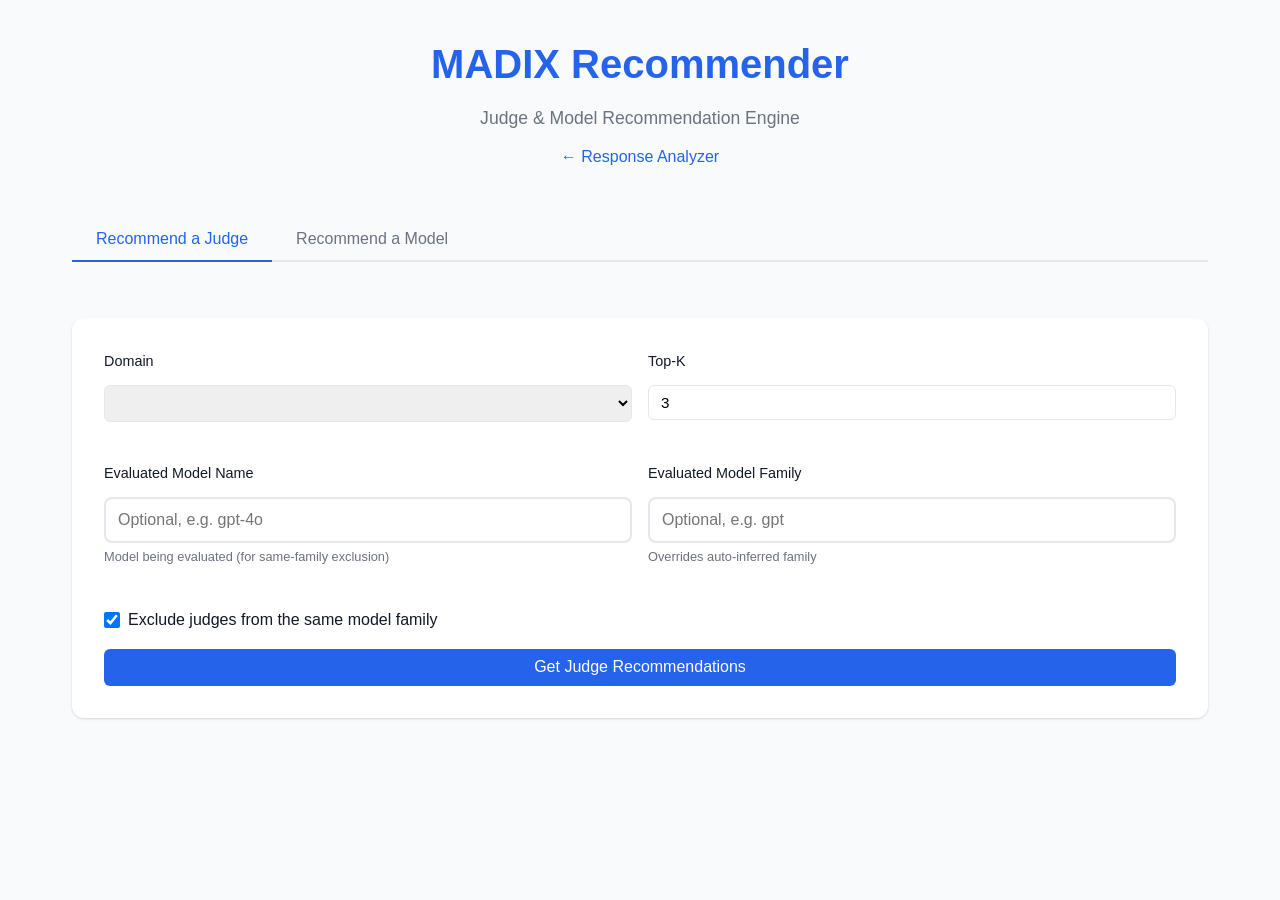
==== ui/static/recommender.html @ 061684a1 "Initial attempt at recommend a judge and recommend a model functionality" ====
<!DOCTYPE html>
<html lang="en">
<head>
    <meta charset="UTF-8">
    <meta name="viewport" content="width=device-width, initial-scale=1.0">
    <title>MADIX - Judge &amp; Model Recommender</title>
    <link rel="stylesheet" href="styles.css">
    <style>
        /* Recommender-specific styles */
        .tabs {
            display: flex;
            gap: 0;
            border-bottom: 2px solid var(--border-color);
            margin-bottom: 1.5rem;
        }
        .tab-btn {
            padding: 0.75rem 1.5rem;
            border: none;
            background: none;
            cursor: pointer;
            font-size: 1rem;
            font-weight: 500;
            color: var(--text-secondary);
            border-bottom: 2px solid transparent;
            margin-bottom: -2px;
            transition: all 0.2s;
        }
        .tab-btn:hover { color: var(--primary-color); }
        .tab-btn.active {
            color: var(--primary-color);
            border-bottom-color: var(--primary-color);
        }
        .tab-panel { display: none; }
        .tab-panel.active { display: block; }

        .form-row {
            display: grid;
            grid-template-columns: 1fr 1fr;
            gap: 1rem;
            margin-bottom: 1rem;
        }
        .form-group { display: flex; flex-direction: column; gap: 0.25rem; }
        .form-group label { font-weight: 500; font-size: 0.9rem; color: var(--text-primary); }
        .form-group input, .form-group select {
            padding: 0.5rem 0.75rem;
            border: 1px solid var(--border-color);
            border-radius: 6px;
            font-size: 0.95rem;
        }
        .form-group small { color: var(--text-secondary); font-size: 0.8rem; }
        .checkbox-row {
            display: flex; align-items: center; gap: 0.5rem;
            margin-bottom: 1rem;
        }
        .checkbox-row input[type="checkbox"] { width: 16px; height: 16px; }

        .btn-primary {
            background: var(--primary-color);
            color: #fff;
            border: none;
            padding: 0.6rem 1.5rem;
            border-radius: 6px;
            font-size: 1rem;
            font-weight: 500;
            cursor: pointer;
            transition: background 0.2s;
        }
        .btn-primary:hover { background: var(--primary-dark); }
        .btn-primary:disabled { opacity: 0.5; cursor: not-allowed; }

        .results-card {
            background: var(--card-bg);
            border-radius: 8px;
            box-shadow: var(--shadow);
            padding: 1.5rem;
            margin-top: 1.5rem;
        }
        .results-card h3 { margin-bottom: 0.75rem; }

        .summary-bar {
            display: flex; gap: 1.5rem; flex-wrap: wrap;
            padding: 0.75rem 1rem;
            background: #f0f4ff;
            border-radius: 6px;
            margin-bottom: 1rem;
            font-size: 0.9rem;
        }
        .summary-bar span { color: var(--text-secondary); }
        .summary-bar strong { color: var(--text-primary); }

        .rank-table {
            width: 100%;
            border-collapse: collapse;
            font-size: 0.9rem;
        }
        .rank-table th {
            text-align: left;
            padding: 0.6rem 0.75rem;
            border-bottom: 2px solid var(--border-color);
            color: var(--text-secondary);
            font-weight: 600;
            font-size: 0.85rem;
            text-transform: uppercase;
            letter-spacing: 0.03em;
        }
        .rank-table td {
            padding: 0.6rem 0.75rem;
            border-bottom: 1px solid var(--border-color);
        }
        .rank-table tr:last-child td { border-bottom: none; }
        .rank-table tr:hover { background: #f9fafb; }

        .badge {
            display: inline-block;
            padding: 0.15rem 0.5rem;
            border-radius: 9999px;
            font-size: 0.75rem;
            font-weight: 600;
        }
        .badge-nvidia { background: #76b900; color: #fff; }
        .badge-prollm { background: #6366f1; color: #fff; }
        .badge-domain { background: #f59e0b; color: #fff; }

        .rank-cell { font-variant-numeric: tabular-nums; }
        .rank-cell.missing { color: var(--text-secondary); }

        /* Taxonomy tree */
        .taxonomy-nav {
            display: flex; flex-wrap: wrap; gap: 0.5rem;
            margin-bottom: 1rem;
        }
        .taxonomy-crumb {
            color: var(--primary-color);
            cursor: pointer;
            font-weight: 500;
        }
        .taxonomy-crumb:hover { text-decoration: underline; }
        .taxonomy-sep { color: var(--text-secondary); }

        .taxonomy-cards {
            display: grid;
            grid-template-columns: repeat(auto-fill, minmax(240px, 1fr));
            gap: 1rem;
            margin-bottom: 1rem;
        }
        .taxonomy-card {
            background: var(--card-bg);
            border: 1px solid var(--border-color);
            border-radius: 8px;
            padding: 1rem;
            cursor: pointer;
            transition: all 0.2s;
        }
        .taxonomy-card:hover {
            border-color: var(--primary-color);
            box-shadow: var(--shadow);
        }
        .taxonomy-card .card-title { font-weight: 600; margin-bottom: 0.25rem; }
        .taxonomy-card .card-type { font-size: 0.8rem; color: var(--text-secondary); }

        .benchmark-info {
            padding: 0.75rem 1rem;
            background: #f0f9ff;
            border-radius: 6px;
            margin-bottom: 1rem;
            font-size: 0.9rem;
        }
        .benchmark-info span { margin-right: 1.5rem; }

        details.trace-section {
            margin-top: 1rem;
        }
        details.trace-section summary {
            cursor: pointer;
            color: var(--text-secondary);
            font-size: 0.85rem;
        }
        details.trace-section pre {
            margin-top: 0.5rem;
            padding: 0.75rem;
            background: #f3f4f6;
            border-radius: 6px;
            font-size: 0.8rem;
            overflow-x: auto;
        }

        .error-msg {
            color: var(--danger-color);
            padding: 0.75rem 1rem;
            background: #fef2f2;
            border-radius: 6px;
            margin-top: 1rem;
        }

        .loading { display: none; text-align: center; padding: 2rem; color: var(--text-secondary); }
        .loading.show { display: block; }
    </style>
</head>
<body>
    <div class="container">
        <header>
            <h1>MADIX Recommender</h1>
            <p class="subtitle">Judge &amp; Model Recommendation Engine</p>
            <nav style="margin-top: 0.75rem;">
                <a href="/" style="color: var(--primary-color); text-decoration: none; font-weight: 500;">&larr; Response Analyzer</a>
            </nav>
        </header>

        <div class="main-content">
            <!-- Tabs -->
            <div class="tabs">
                <button class="tab-btn active" data-tab="judge">Recommend a Judge</button>
                <button class="tab-btn" data-tab="model">Recommend a Model</button>
            </div>

            <!-- ===================== JUDGE TAB ===================== -->
            <div id="tab-judge" class="tab-panel active">
                <section class="input-section">
                    <div class="form-row">
                        <div class="form-group">
                            <label for="judgeDomain">Domain</label>
                            <select id="judgeDomain"></select>
                        </div>
                        <div class="form-group">
                            <label for="judgeTopK">Top-K</label>
                            <input type="number" id="judgeTopK" value="3" min="1" max="20">
                        </div>
                    </div>
                    <div class="form-row">
                        <div class="form-group">
                            <label for="evalModelName">Evaluated Model Name</label>
                            <input type="text" id="evalModelName" placeholder="Optional, e.g. gpt-4o">
                            <small>Model being evaluated (for same-family exclusion)</small>
                        </div>
                        <div class="form-group">
                            <label for="evalModelFamily">Evaluated Model Family</label>
                            <input type="text" id="evalModelFamily" placeholder="Optional, e.g. gpt">
                            <small>Overrides auto-inferred family</small>
                        </div>
                    </div>
                    <div class="checkbox-row">
                        <input type="checkbox" id="excludeSameFamily" checked>
                        <label for="excludeSameFamily">Exclude judges from the same model family</label>
                    </div>
                    <button class="btn-primary" id="btnJudge">Get Judge Recommendations</button>
                </section>

                <div class="loading" id="judgeLoading">Fetching recommendations...</div>
                <div id="judgeError"></div>
                <div id="judgeResults"></div>
            </div>

            <!-- ===================== MODEL TAB ===================== -->
            <div id="tab-model" class="tab-panel">
                <section class="input-section">
                    <div class="form-row">
                        <div class="form-group">
                            <label for="modelTopK">Top-K</label>
                            <input type="number" id="modelTopK" value="5" min="1" max="20">
                        </div>
                        <div class="form-group"></div>
                    </div>
                    <p style="color: var(--text-secondary); margin-bottom: 1rem;">
                        Navigate the taxonomy below to select a task, then view benchmark rankings.
                    </p>
                </section>

                <div id="taxonomyBreadcrumb" class="taxonomy-nav"></div>
                <div id="taxonomyCards" class="taxonomy-cards"></div>

                <div class="loading" id="modelLoading">Fetching rankings...</div>
                <div id="modelError"></div>
                <div id="modelResults"></div>
            </div>
        </div>
    </div>
    <script src="recommender.js"></script>
</body>
</html>
---- ui/static/styles.css ----
* {
    margin: 0;
    padding: 0;
    box-sizing: border-box;
}

:root {
    --primary-color: #2563eb;
    --primary-dark: #1e40af;
    --success-color: #10b981;
    --warning-color: #f59e0b;
    --danger-color: #ef4444;
    --error-trustworthiness: #dc2626;
    --error-bias: #ea580c;
    --error-explainability: #ca8a04;
    --bg-color: #f9fafb;
    --card-bg: #ffffff;
    --text-primary: #111827;
    --text-secondary: #6b7280;
    --border-color: #e5e7eb;
    --shadow: 0 1px 3px 0 rgba(0, 0, 0, 0.1), 0 1px 2px 0 rgba(0, 0, 0, 0.06);
    --shadow-lg: 0 10px 15px -3px rgba(0, 0, 0, 0.1), 0 4px 6px -2px rgba(0, 0, 0, 0.05);
}

body {
    font-family: -apple-system, BlinkMacSystemFont, 'Segoe UI', Roboto, 'Helvetica Neue', Arial, sans-serif;
    background-color: var(--bg-color);
    color: var(--text-primary);
    line-height: 1.6;
}

.container {
    max-width: 1200px;
    margin: 0 auto;
    padding: 2rem;
}

header {
    text-align: center;
    margin-bottom: 3rem;
}

header h1 {
    font-size: 2.5rem;
    font-weight: 700;
    color: var(--primary-color);
    margin-bottom: 0.5rem;
}

.subtitle {
    color: var(--text-secondary);
    font-size: 1.1rem;
}

.main-content {
    display: flex;
    flex-direction: column;
    gap: 2rem;
}

/* Input Section */
.input-section {
    background: var(--card-bg);
    padding: 2rem;
    border-radius: 12px;
    box-shadow: var(--shadow);
}

.input-section h2 {
    margin-bottom: 1.5rem;
    color: var(--text-primary);
}

.form-group {
    margin-bottom: 1.5rem;
}

.form-group label {
    display: block;
    margin-bottom: 0.5rem;
    font-weight: 500;
    color: var(--text-primary);
}

.form-group textarea,
.form-group input[type="text"] {
    width: 100%;
    padding: 0.75rem;
    border: 2px solid var(--border-color);
    border-radius: 8px;
    font-size: 1rem;
    font-family: inherit;
    transition: border-color 0.2s;
}

.form-group textarea:focus,
.form-group input[type="text"]:focus {
    outline: none;
    border-color: var(--primary-color);
}

.checkbox-group label {
    display: flex;
    align-items: center;
    gap: 0.5rem;
    cursor: pointer;
}

.checkbox-group input[type="checkbox"] {
    width: 1.25rem;
    height: 1.25rem;
    cursor: pointer;
}

.btn-primary {
    background-color: var(--primary-color);
    color: white;
    border: none;
    padding: 0.75rem 2rem;
    font-size: 1rem;
    font-weight: 600;
    border-radius: 8px;
    cursor: pointer;
    transition: background-color 0.2s;
    width: 100%;
}

.btn-primary:hover {
    background-color: var(--primary-dark);
}

.btn-primary:disabled {
    background-color: var(--text-secondary);
    cursor: not-allowed;
}

/* Results Section */
.results-section {
    background: var(--card-bg);
    padding: 2rem;
    border-radius: 12px;
    box-shadow: var(--shadow);
}

.results-section h2 {
    margin-bottom: 1.5rem;
    color: var(--text-primary);
}

.hidden {
    display: none !important;
}

/* Score Card */
.score-card {
    background: linear-gradient(135deg, var(--primary-color) 0%, var(--primary-dark) 100%);
    color: white;
    padding: 2rem;
    border-radius: 12px;
    margin-bottom: 2rem;
}

/* Improve score note visibility */
.score-note {
    font-size: 0.85em;
    color: rgba(255, 255, 255, 0.95) !important;
    margin-top: 0.5em;
    margin-bottom: 0.5em;
    font-weight: 500;
    text-shadow: 0 1px 2px rgba(0, 0, 0, 0.2);
}

.score-header {
    display: flex;
    justify-content: space-between;
    align-items: center;
    margin-bottom: 1rem;
}

.score-header h3 {
    font-size: 1.25rem;
    font-weight: 600;
}

.score-value {
    font-size: 3rem;
    font-weight: 700;
}

.score-bar-container {
    position: relative;
    background: rgba(255, 255, 255, 0.2);
    height: 12px;
    border-radius: 6px;
    overflow: visible;
    margin-bottom: 1.5rem;
}

.score-bar {
    background: white;
    height: 100%;
    border-radius: 6px;
    transition: width 0.5s ease, background 0.3s ease;
}

/* Color-coded score bar based on quality */
.score-bar.quality-excellent {
    background: linear-gradient(90deg, #10b981 0%, #059669 100%);
}

.score-bar.quality-good {
    background: linear-gradient(90deg, #34d399 0%, #10b981 100%);
}

.score-bar.quality-fair {
    background: linear-gradient(90deg, #fbbf24 0%, #f59e0b 100%);
}

.score-bar.quality-poor {
    background: linear-gradient(90deg, #f87171 0%, #ef4444 100%);
}

/* Bar annotations */
.score-bar-labels {
    display: flex;
    justify-content: space-between;
    font-size: 0.75rem;
    color: rgba(255, 255, 255, 0.9);
    margin-top: 0.25rem;
    font-weight: 500;
}

.score-bar-label-left {
    text-align: left;
}

.score-bar-label-right {
    text-align: right;
}

.confidence-interval {
    font-size: 0.875rem;
    opacity: 0.9;
}

.score-rating-container {
    display: flex;
    gap: 1.5rem;
    margin-bottom: 1rem;
    flex-wrap: wrap;
}

.severity-rating,
.confidence-rating {
    display: flex;
    align-items: center;
    gap: 0.5rem;
}

.rating-label {
    font-size: 0.875rem;
    opacity: 0.9;
}

.rating-badge {
    padding: 0.25rem 0.75rem;
    border-radius: 12px;
    font-size: 0.875rem;
    font-weight: 600;
    text-transform: capitalize;
}

.rating-badge.severity-low {
    background-color: rgba(16, 185, 129, 0.2);
    color: #10b981;
}

.rating-badge.severity-medium {
    background-color: rgba(245, 158, 11, 0.2);
    color: #f59e0b;
}

.rating-badge.severity-high {
    background-color: rgba(239, 68, 68, 0.2);
    color: #ef4444;
}

.rating-badge.confidence-low {
    background-color: rgba(239, 68, 68, 0.2);
    color: #ef4444;
}

.rating-badge.confidence-medium {
    background-color: rgba(245, 158, 11, 0.2);
    color: #f59e0b;
}

.rating-badge.confidence-high {
    background-color: rgba(16, 185, 129, 0.2);
    color: #10b981;
}

.rating-badge.quality-high {
    background-color: rgba(16, 185, 129, 0.2);
    color: #10b981;
}

.rating-badge.quality-medium {
    background-color: rgba(52, 211, 153, 0.2);
    color: #059669;
}

.rating-badge.quality-low {
    background-color: rgba(251, 191, 36, 0.2);
    color: #f59e0b;
}

.rating-badge.quality-critical {
    background-color: rgba(239, 68, 68, 0.2);
    color: #ef4444;
}

/* Categories Grid */
.categories-grid {
    display: grid;
    grid-template-columns: repeat(auto-fit, minmax(250px, 1fr));
    gap: 1.5rem;
    margin-bottom: 2rem;
}

.category-card {
    background: var(--card-bg);
    border: 2px solid var(--border-color);
    border-radius: 12px;
    padding: 1.5rem;
    transition: transform 0.2s, box-shadow 0.2s;
}

.category-card:hover {
    transform: translateY(-2px);
    box-shadow: var(--shadow-lg);
}

.category-card.clickable {
    cursor: pointer;
}

.category-count {
    font-size: 0.875rem;
    color: var(--text-secondary);
    font-weight: normal;
    margin-left: auto;
}

.category-header {
    display: flex;
    align-items: center;
    gap: 0.75rem;
    margin-bottom: 1rem;
    width: 100%;
}

.category-header h4 {
    flex: 1;
}

.category-icon {
    font-size: 1.5rem;
}

.category-header h4 {
    font-size: 1.1rem;
    font-weight: 600;
    color: var(--text-primary);
}

.category-score {
    font-size: 2rem;
    font-weight: 700;
    margin-bottom: 0.5rem;
}

.category-card[data-category="trustworthiness"] .category-score {
    color: var(--error-trustworthiness);
}

.category-card[data-category="explainability"] .category-score {
    color: var(--error-explainability);
}

.category-card[data-category="bias"] .category-score {
    color: var(--error-bias);
}

.category-confidence {
    font-size: 0.875rem;
    color: var(--text-secondary);
}

/* Response Viewer */
.response-viewer {
    margin-bottom: 2rem;
}

.response-viewer summary {
    cursor: pointer;
    list-style: none;
    margin-bottom: 1rem;
}

.response-viewer summary::-webkit-details-marker {
    display: none;
}

.response-viewer summary::before {
    content: '▼ ';
    display: inline-block;
    margin-right: 0.5rem;
    transition: transform 0.2s;
}

.response-viewer[open] summary::before {
    transform: rotate(-90deg);
}

.response-viewer h3 {
    display: inline;
    margin-bottom: 0;
    color: var(--text-primary);
}

.response-text {
    background: var(--bg-color);
    border: 2px solid var(--border-color);
    border-radius: 8px;
    padding: 1.5rem;
    font-size: 1rem;
    line-height: 1.8;
    white-space: pre-wrap;
    word-wrap: break-word;
    position: relative;
}

.highlight {
    padding: 2px 4px;
    border-radius: 4px;
    font-weight: 500;
    cursor: pointer;
    transition: opacity 0.2s;
}

.highlight:hover {
    opacity: 0.8;
}

.highlight {
    position: relative;
    display: inline;
    white-space: normal;
}

.highlight.trustworthiness {
    background-color: rgba(220, 38, 38, 0.2);
    border-bottom: 2px solid var(--error-trustworthiness);
}

.highlight.bias {
    background-color: rgba(234, 88, 12, 0.2);
    border-bottom: 2px solid var(--error-bias);
}

.highlight.explainability {
    background-color: rgba(202, 138, 4, 0.2);
    border-bottom: 2px solid var(--error-explainability);
}

/* Severity-based colors */
.highlight.severity-minor {
    background-color: rgba(16, 185, 129, 0.15);
    border-bottom: 2px solid var(--success-color);
}

.highlight.severity-major {
    background-color: rgba(245, 158, 11, 0.2);
    border-bottom: 2px solid var(--warning-color);
}

.highlight.severity-critical {
    background-color: rgba(239, 68, 68, 0.25);
    border-bottom: 2px solid var(--danger-color);
}

/* Tooltip */
.highlight-tooltip {
    position: absolute;
    bottom: 100%;
    left: 50%;
    transform: translateX(-50%);
    background: var(--card-bg);
    border: 2px solid var(--border-color);
    border-radius: 8px;
    padding: 1rem;
    min-width: 300px;
    max-width: 500px;
    box-shadow: var(--shadow-lg);
    z-index: 1000;
    margin-bottom: 0.5rem;
    display: none;
    font-size: 0.875rem;
}

.highlight:hover .highlight-tooltip {
    display: block;
}

.tooltip-header {
    margin-bottom: 0.75rem;
    padding-bottom: 0.75rem;
    border-bottom: 1px solid var(--border-color);
    font-size: 0.85rem;
    color: var(--text-primary);
}

.tooltip-header strong {
    color: var(--text-primary);
    font-weight: 600;
}

.tooltip-explanation {
    font-weight: 600;
    margin-bottom: 0.75rem;
    color: var(--text-primary);
}

.tooltip-judges {
    margin-top: 0.75rem;
    padding-top: 0.75rem;
    border-top: 1px solid var(--border-color);
}

.tooltip-judge-item {
    margin-bottom: 0.5rem;
    font-size: 0.8rem;
}

.tooltip-ci {
    margin-top: 0.5rem;
    font-size: 0.75rem;
    color: var(--text-secondary);
}

/* Errors Section */
.errors-section {
    margin-bottom: 2rem;
}

.errors-section summary {
    cursor: pointer;
    list-style: none;
    margin-bottom: 1rem;
}

.errors-section summary::-webkit-details-marker {
    display: none;
}

.errors-section summary::before {
    content: '▼ ';
    display: inline-block;
    margin-right: 0.5rem;
    transition: transform 0.2s;
}

.errors-section[open] summary::before {
    transform: rotate(-90deg);
}

.errors-section h3 {
    display: inline;
    margin-bottom: 0;
    color: var(--text-primary);
}

.errors-list {
    display: flex;
    flex-direction: column;
    gap: 1rem;
}

.error-card {
    background: var(--bg-color);
    border-left: 4px solid;
    border-radius: 8px;
    padding: 1.5rem;
    transition: transform 0.2s;
}

.error-card:hover {
    transform: translateX(4px);
}

.error-card.trustworthiness {
    border-left-color: var(--error-trustworthiness);
}

.error-card.bias {
    border-left-color: var(--error-bias);
}

.error-card.explainability {
    border-left-color: var(--error-explainability);
}

.error-header {
    display: flex;
    justify-content: space-between;
    align-items: flex-start;
    margin-bottom: 0.75rem;
}

.error-type {
    display: flex;
    align-items: center;
    gap: 0.5rem;
}

.error-badge {
    padding: 0.25rem 0.75rem;
    border-radius: 12px;
    font-size: 0.75rem;
    font-weight: 600;
    text-transform: uppercase;
}

.error-badge.trustworthiness {
    background-color: rgba(220, 38, 38, 0.1);
    color: var(--error-trustworthiness);
}

.error-badge.bias {
    background-color: rgba(234, 88, 12, 0.1);
    color: var(--error-bias);
}

.error-badge.explainability {
    background-color: rgba(202, 138, 4, 0.1);
    color: var(--error-explainability);
}

.severity-badge {
    padding: 0.25rem 0.75rem;
    border-radius: 12px;
    font-size: 0.75rem;
    font-weight: 600;
    text-transform: capitalize;
}

.severity-badge.minor {
    background-color: rgba(16, 185, 129, 0.1);
    color: var(--success-color);
}

.severity-badge.major {
    background-color: rgba(245, 158, 11, 0.1);
    color: var(--warning-color);
}

.severity-badge.critical {
    background-color: rgba(239, 68, 68, 0.1);
    color: var(--danger-color);
}

.error-subtype {
    font-weight: 600;
    color: var(--text-primary);
    margin-top: 0.5rem;
}

.error-explanation {
    color: var(--text-secondary);
    margin-top: 0.5rem;
    line-height: 1.6;
}

.error-metrics {
    display: flex;
    gap: 1.5rem;
    margin-top: 1rem;
    font-size: 0.875rem;
}

.metric {
    display: flex;
    flex-direction: column;
}

.metric-label {
    color: var(--text-secondary);
    font-size: 0.75rem;
}

.metric-value {
    font-weight: 600;
    color: var(--text-primary);
}

/* Loading Indicator */
.loading {
    text-align: center;
    padding: 3rem;
    background: var(--card-bg);
    border-radius: 12px;
    box-shadow: var(--shadow);
}

.spinner {
    border: 4px solid var(--border-color);
    border-top: 4px solid var(--primary-color);
    border-radius: 50%;
    width: 50px;
    height: 50px;
    animation: spin 1s linear infinite;
    margin: 0 auto 1rem;
}

@keyframes spin {
    0% { transform: rotate(0deg); }
    100% { transform: rotate(360deg); }
}

/* Error Message */
.error-message {
    background-color: rgba(239, 68, 68, 0.1);
    border: 2px solid var(--danger-color);
    border-radius: 8px;
    padding: 1rem;
    color: var(--danger-color);
    margin-top: 1rem;
}

/* Configuration Section */
.config-section {
    margin-bottom: 1.5rem;
    border: 2px solid var(--border-color);
    border-radius: 8px;
    padding: 1rem;
}

.config-summary {
    cursor: pointer;
    font-weight: 600;
    padding: 0.5rem;
    user-select: none;
}

.config-summary:hover {
    background-color: var(--bg-color);
    border-radius: 4px;
}

.config-content {
    margin-top: 1rem;
    padding-top: 1rem;
    border-top: 1px solid var(--border-color);
}

.config-content h3 {
    font-size: 1rem;
    margin-bottom: 0.75rem;
    color: var(--text-primary);
}

.weights-grid {
    display: grid;
    grid-template-columns: repeat(auto-fit, minmax(200px, 1fr));
    gap: 1rem;
    margin-bottom: 1rem;
}

.weight-input-group {
    display: flex;
    flex-direction: column;
    gap: 0.5rem;
}

.weight-input-group label {
    font-size: 0.875rem;
    font-weight: 500;
}

.weight-input-group input {
    padding: 0.5rem;
    border: 2px solid var(--border-color);
    border-radius: 6px;
    font-size: 1rem;
}

.weight-validation {
    font-size: 0.875rem;
    color: var(--danger-color);
    margin-top: 0.5rem;
}

.model-config {
    display: grid;
    grid-template-columns: repeat(auto-fit, minmax(250px, 1fr));
    gap: 1rem;
    margin-bottom: 1rem;
}

.model-input-group {
    display: flex;
    flex-direction: column;
    gap: 0.25rem;
}

.model-input-group label {
    font-size: 0.875rem;
    font-weight: 500;
}

.model-input-group input {
    padding: 0.5rem;
    border: 2px solid var(--border-color);
    border-radius: 6px;
    font-size: 1rem;
}

.model-input-group small {
    font-size: 0.75rem;
    color: var(--text-secondary);
    font-style: italic;
}

.judge-config {
    display: grid;
    grid-template-columns: repeat(auto-fit, minmax(200px, 1fr));
    gap: 1rem;
}

.judge-type-group {
    display: flex;
    flex-direction: column;
    gap: 0.5rem;
}

.judge-type-group label {
    font-size: 0.875rem;
    font-weight: 500;
}

.judge-type-group input[type="number"] {
    padding: 0.5rem;
    border: 2px solid var(--border-color);
    border-radius: 6px;
    font-size: 1rem;
}

.judge-models-container {
    margin-top: 0.75rem;
    display: flex;
    flex-direction: column;
    gap: 0.5rem;
}

.judge-model-input-group {
    display: flex;
    flex-direction: column;
    gap: 0.25rem;
}

.judge-model-input-group label {
    font-size: 0.75rem;
    font-weight: 500;
    color: var(--text-secondary);
}

.judge-model-input {
    padding: 0.4rem;
    border: 1px solid var(--border-color);
    border-radius: 4px;
    font-size: 0.875rem;
}

/* Modal */
.modal {
    position: fixed;
    top: 0;
    left: 0;
    width: 100%;
    height: 100%;
    background-color: rgba(0, 0, 0, 0.75);
    display: flex;
    justify-content: center;
    align-items: center;
    z-index: 2000;
}

.modal-content {
    background: var(--card-bg);
    border-radius: 12px;
    max-width: 800px;
    width: 90%;
    max-height: 80vh;
    display: flex;
    flex-direction: column;
    box-shadow: var(--shadow-lg);
}

.modal-header {
    display: flex;
    justify-content: space-between;
    align-items: center;
    padding: 1.5rem;
    border-bottom: 2px solid var(--border-color);
}

.modal-header h3 {
    margin: 0;
    color: var(--text-primary);
}

.modal-close {
    background: none;
    border: none;
    font-size: 2rem;
    color: var(--text-secondary);
    cursor: pointer;
    padding: 0;
    width: 2rem;
    height: 2rem;
    display: flex;
    align-items: center;
    justify-content: center;
    border-radius: 4px;
    transition: background-color 0.2s;
}

.modal-close:hover {
    background-color: var(--bg-color);
}

.modal-body {
    padding: 1.5rem;
    overflow-y: auto;
    flex: 1;
}

/* Responsive Design */
@media (max-width: 768px) {
    .container {
        padding: 1rem;
    }

    header h1 {
        font-size: 2rem;
    }

    .categories-grid {
        grid-template-columns: 1fr;
    }

    .score-value {
        font-size: 2rem;
    }
    
    .modal-content {
        width: 95%;
        max-height: 90vh;
    }
}
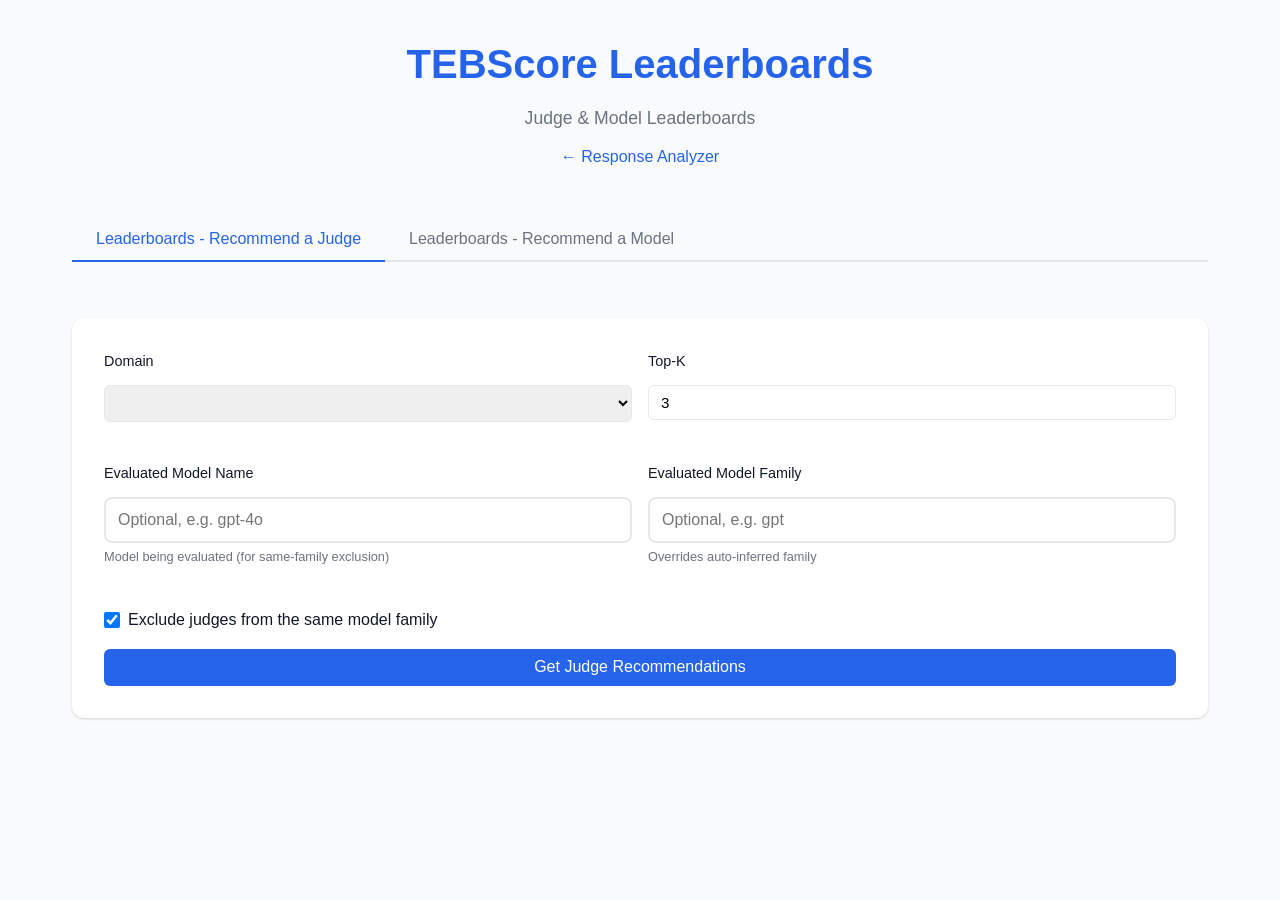
==== commit e4f2871a: "Update name to TEBScore; Change recommender module name to leaderboards" ====
--- a/ui/static/recommender.html
+++ b/ui/static/recommender.html
@@ -3,7 +3,7 @@
 <head>
     <meta charset="UTF-8">
     <meta name="viewport" content="width=device-width, initial-scale=1.0">
-    <title>MADIX - Judge &amp; Model Recommender</title>
+    <title>TEBScore Leaderboards</title>
     <link rel="stylesheet" href="styles.css">
     <style>
         /* Recommender-specific styles */
@@ -199,8 +199,8 @@
 <body>
     <div class="container">
         <header>
-            <h1>MADIX Recommender</h1>
-            <p class="subtitle">Judge &amp; Model Recommendation Engine</p>
+            <h1>TEBScore Leaderboards</h1>
+            <p class="subtitle">Judge &amp; Model Leaderboards</p>
             <nav style="margin-top: 0.75rem;">
                 <a href="/" style="color: var(--primary-color); text-decoration: none; font-weight: 500;">&larr; Response Analyzer</a>
             </nav>
@@ -209,8 +209,8 @@
         <div class="main-content">
             <!-- Tabs -->
             <div class="tabs">
-                <button class="tab-btn active" data-tab="judge">Recommend a Judge</button>
-                <button class="tab-btn" data-tab="model">Recommend a Model</button>
+                <button class="tab-btn active" data-tab="judge">Leaderboards - Recommend a Judge</button>
+                <button class="tab-btn" data-tab="model">Leaderboards - Recommend a Model</button>
             </div>
 
             <!-- ===================== JUDGE TAB ===================== -->
